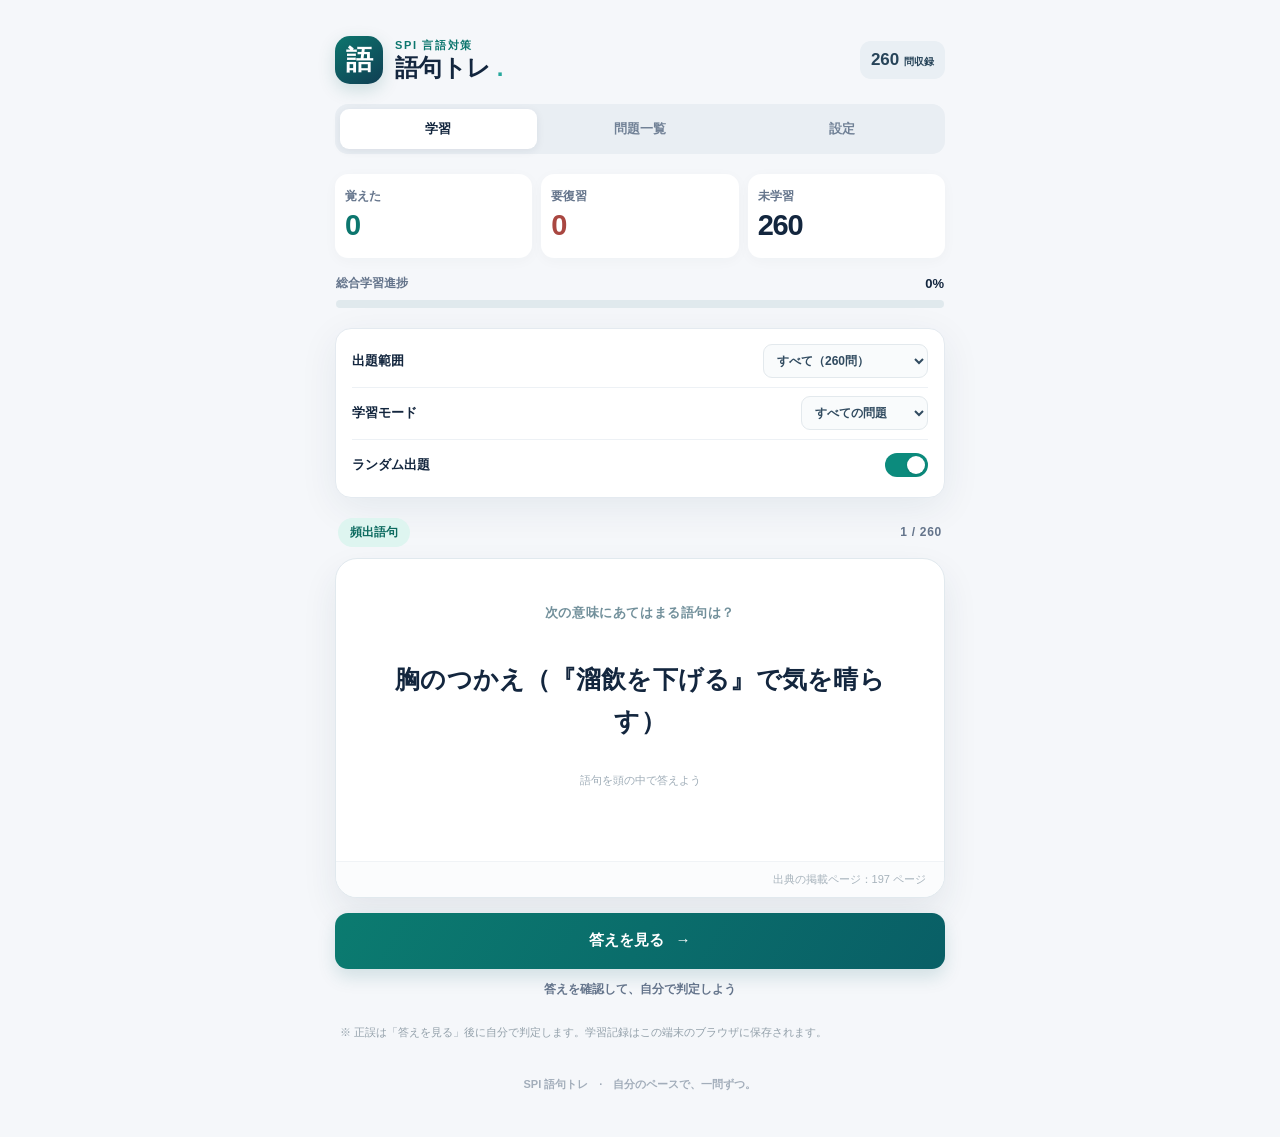
==== SPI語句トレ_260問_スマホアプリ/index.html @ 2b15db5b "Add files via upload" ====
<!doctype html>
<html lang="ja">
<head>
  <meta charset="utf-8">
  <meta name="viewport" content="width=device-width,initial-scale=1,viewport-fit=cover">
  <meta name="theme-color" content="#102742">
  <meta name="description" content="SPI言語対策の頻出語句210問と複数の意味50問を、1問1答で学べる無料の学習アプリ。">
  <meta name="apple-mobile-web-app-capable" content="yes">
  <meta name="apple-mobile-web-app-status-bar-style" content="default">
  <meta name="apple-mobile-web-app-title" content="SPI語句トレ">
  <link rel="manifest" href="./manifest.webmanifest">
  <link rel="apple-touch-icon" href="./icon-180.png">
  <link rel="icon" type="image/png" href="./icon-192.png">
  <link rel="stylesheet" href="./style.css">
  <title>SPI 語句トレ | 1問1答 260問</title>
</head>
<body>
  <div class="app">
    <header class="site-head">
      <div class="brand-logo" aria-hidden="true">語</div>
      <div class="brand-body"><span class="eyebrow">SPI 言語対策</span><h1>語句トレ <span class="title-dot">.</span></h1></div>
      <span class="head-count">260 <small>問収録</small></span>
    </header>

    <nav class="top-nav" aria-label="画面切り替え">
      <button class="nav-button selected" data-view="study" type="button" aria-current="page">学習</button>
      <button class="nav-button" data-view="list" type="button">問題一覧</button>
      <button class="nav-button" data-view="settings" type="button">設定</button>
    </nav>

    <main>
      <section class="panel-view" id="studyView">
        <div class="stats-grid" aria-label="学習状況">
          <div class="stat"><span>覚えた</span><strong id="goodCount">0</strong></div>
          <div class="stat"><span>要復習</span><strong id="badCount">0</strong></div>
          <div class="stat"><span>未学習</span><strong id="newCount">260</strong></div>
        </div>
        <div class="progress-box"><div class="progress-label"><span>総合学習進捗</span><b id="progressPercent">0%</b></div><div class="progress-track"><div id="progressFill" class="progress-fill"></div></div></div>

        <section class="control-panel" aria-label="出題設定">
          <div class="control-row"><label for="categorySelect">出題範囲</label><select id="categorySelect">
            <option value="all">すべて（260問）</option><option value="vocab">頻出語句（210問）</option><option value="multiple">複数の意味（50問）</option>
          </select></div>
          <div class="control-row"><label for="scopeSelect">学習モード</label><select id="scopeSelect">
            <option value="all">すべての問題</option><option value="new">未学習だけ</option><option value="wrong">要復習だけ</option>
          </select></div>
          <label class="switch-row"><span>ランダム出題</span><input id="shuffleToggle" type="checkbox" checked role="switch"><span class="switch-ui" aria-hidden="true"></span></label>
        </section>

        <section class="study-area" aria-label="出題カード" id="studyArea">
          <div class="card-topline"><span class="quiz-chip" id="quizKind">頻出語句</span><span class="quiz-progress" id="quizPosition">1 / 260</span></div>
          <div class="question-card" id="questionCard">
            <div class="card-inner" id="cardInner">
              <div class="question-label" id="questionLabel">次の意味にあてはまる語句は？</div>
              <div class="question-text" id="questionText"></div>
              <div class="prompt-hint" id="hintText">頭の中で答えを考えてみよう</div>
              <div id="answerSection" class="answer-section" hidden>
                <div class="answer-divider"></div>
                <span class="answer-eyebrow" id="answerEyebrow">正解</span>
                <div class="answer-word" id="answerWord"></div>
                <p class="answer-extra" id="answerExtra"></p>
              </div>
            </div>
            <div class="page-note" id="pageNote"></div>
          </div>
          <div id="cardActions" class="card-actions">
            <button class="primary-btn" id="revealBtn" type="button">答えを見る <span aria-hidden="true">→</span></button>
            <div class="grade-actions" id="gradeActions" hidden>
              <button class="secondary-btn" id="againBtn" type="button"><span aria-hidden="true">↺</span> もう一度</button>
              <button class="success-btn" id="correctBtn" type="button"><span aria-hidden="true">✓</span> 覚えた！</button>
            </div>
          </div>
          <div class="session-status" id="sessionStatus" aria-live="polite"></div>
        </section>
        <section class="empty-card" id="emptyCard" hidden>
          <div class="empty-icon">✦</div><h2 id="emptyTitle">この範囲は終了！</h2><p id="emptyMessage">出題する問題がありません。</p>
          <button class="primary-btn" id="restartBtn" type="button">最初からもう一周</button>
        </section>
        <p class="footer-note">※ 正誤は「答えを見る」後に自分で判定します。学習記録はこの端末のブラウザに保存されます。</p>
      </section>

      <section class="panel-view" id="listView" hidden>
        <div class="section-heading"><h2>問題一覧</h2><p>単語・意味で検索。問題をタップすると、その問題から学習できます。</p></div>
        <label class="search-wrap"><span aria-hidden="true">⌕</span><input type="search" id="searchInput" placeholder="例：蹂躙、間に合わせる、味" autocomplete="off"></label>
        <div class="list-filter" role="group" aria-label="問題の種類">
          <button data-listfilter="all" class="pill active" type="button">全部</button>
          <button data-listfilter="vocab" class="pill" type="button">頻出語句</button>
          <button data-listfilter="multiple" class="pill" type="button">複数の意味</button>
          <button data-listfilter="wrong" class="pill" type="button">要復習</button>
        </div>
        <div class="list-count" id="listCount"></div>
        <div class="question-list" id="questionList"></div>
      </section>

      <section class="panel-view" id="settingsView" hidden>
        <div class="section-heading"><h2>設定・使い方</h2><p>1問1答でコツコツ覚えよう。</p></div>
        <div class="guide-card"><h3>使い方</h3><ol><li>問題の意味や語句を見て、答えを考える</li><li>「答えを見る」で解答を確認</li><li>正しく答えられたら「覚えた！」、迷ったら「もう一度」</li><li>学習モードを「要復習だけ」にして繰り返す</li></ol></div>
        <div class="guide-card"><h3>iPhoneのホーム画面に追加</h3><p>アプリをGitHub Pagesなどで公開し、SafariでそのURLを開きます。共有ボタン →「ホーム画面に追加」を選ぶと、アプリのように起動できます。</p><p class="subtle">公開せずHTMLファイルを開いて使うこともできますが、ホーム画面追加・オフライン保存は公開URLからの利用を推奨します。</p></div>
        <div class="guide-card"><h3>収録データ</h3><p>写真の192〜197ページの頻出語句210問、206〜207ページの複数の意味50問を収録。設問文は学習用に一部整理しています。</p></div>
        <div class="guide-card dangerous"><h3>学習記録のリセット</h3><p>「覚えた」「要復習」などの全記録を削除します。問題データは残ります。</p><button id="resetBtn" type="button" class="outline-danger">学習記録を削除</button></div>
      </section>
    </main>
    <footer class="site-footer">SPI 語句トレ <span>·</span> 自分のペースで、一問ずつ。</footer>
  </div>
  <script src="./data.js"></script><script src="./app.js"></script>
</body>
</html>
---- SPI語句トレ_260問_スマホアプリ/style.css ----
:root{--ink:#13263e;--muted:#64748b;--primary:#0c766e;--primary-dark:#095e57;--light:#eef8f6;--border:#e4eaf0;--bg:#f5f7fa;--danger:#a94741;--card:#fff;--shadow:0 10px 38px rgba(20,49,75,.075)}
*{box-sizing:border-box}html{scroll-behavior:smooth}body{margin:0;background:var(--bg);font-family:-apple-system,BlinkMacSystemFont,"Hiragino Kaku Gothic ProN","Yu Gothic",Meiryo,sans-serif;color:var(--ink);-webkit-font-smoothing:antialiased}button,input,select{font:inherit}button{cursor:pointer}button:focus-visible,input:focus-visible,select:focus-visible{outline:3px solid #48b8aa;outline-offset:3px}button:disabled{cursor:not-allowed;opacity:.5}button:active{transform:translateY(1px)}[hidden]{display:none!important}.app{max-width:660px;padding:0 20px;margin:0 auto;padding-bottom:calc(45px + env(safe-area-inset-bottom))}.site-head{display:flex;align-items:center;gap:12px;padding:26px 0 20px}.brand-logo{width:48px;height:48px;border-radius:15px;background:linear-gradient(145deg,#0c766e,#103e53);color:#fff;display:grid;place-items:center;font-size:27px;font-weight:800;box-shadow:0 6px 17px rgba(7,92,87,.17)}.brand-body{flex:1;min-width:0}.eyebrow{display:block;color:var(--primary);font-size:11px;letter-spacing:.15em;font-weight:800}.brand-body h1{font-size:24px;letter-spacing:-.025em;margin:1px 0 0;line-height:1.15}.title-dot{color:#27a89d}.head-count{font-size:17px;font-weight:900;font-variant-numeric:tabular-nums;color:#274459;background:#e9eff4;border-radius:11px;padding:9px 11px}.head-count small{font-size:10px;font-weight:700}.top-nav{display:flex;gap:5px;background:#e9eef3;border-radius:13px;padding:5px;margin-bottom:20px}.nav-button{flex:1;padding:11px 5px;border:0;border-radius:9px;background:transparent;font-size:13px;color:#718196;font-weight:800;white-space:nowrap}.nav-button.selected{background:#fff;color:var(--ink);box-shadow:0 2px 8px rgba(22,43,66,.08)}.stats-grid{display:grid;grid-template-columns:repeat(3,1fr);gap:9px}.stat{background:#fff;border-radius:13px;padding:14px 10px 12px;box-shadow:0 3px 14px rgba(20,49,75,.03)}.stat span{display:block;color:var(--muted);font-size:12px;font-weight:700}.stat strong{font-size:29px;line-height:1.4;font-weight:850;font-variant-numeric:tabular-nums;letter-spacing:-.04em}.stat:nth-child(1) strong{color:var(--primary)}.stat:nth-child(2) strong{color:var(--danger)}.progress-box{margin:17px 1px 20px}.progress-label{display:flex;justify-content:space-between;align-items:center;font-size:12px;color:var(--muted);font-weight:700;margin-bottom:8px}.progress-label b{font-size:13px;color:var(--ink)}.progress-track{height:8px;border-radius:99px;background:#e0e9ed;overflow:hidden}.progress-fill{height:100%;width:0%;background:linear-gradient(90deg,#138778,#40bdae);border-radius:inherit;transition:width .25s ease}.control-panel{background:#fff;border:1px solid var(--border);border-radius:16px;padding:6px 16px;margin:15px 0 20px;box-shadow:var(--shadow)}.control-row,.switch-row{display:flex;align-items:center;justify-content:space-between;gap:12px;min-height:52px}.control-row+.control-row,.switch-row{border-top:1px solid #edf1f5}.control-row label,.switch-row>span:first-child{font-size:13px;font-weight:750;white-space:nowrap}.control-row select{min-width:0;max-width:65%;border:1px solid #e3e9ed;border-radius:9px;background:#f9fbfc;color:#314b60;padding:8px 24px 8px 9px;font-size:12px;font-weight:600}.switch-row{position:relative;cursor:pointer}.switch-row input{position:absolute;opacity:0;width:1px;height:1px;right:30px}.switch-ui{height:24px;width:43px;border-radius:999px;background:#b7c5cf;position:relative;transition:background .2s}.switch-ui::after{content:"";width:18px;height:18px;position:absolute;top:3px;left:3px;border-radius:50%;background:#fff;box-shadow:0 1px 3px #0002;transition:transform .2s}.switch-row input:checked+.switch-ui{background:#0c8b7d}.switch-row input:checked+.switch-ui::after{transform:translateX(19px)}.switch-row input:focus-visible+.switch-ui{outline:3px solid #48b8aa;outline-offset:3px}.card-topline{display:flex;align-items:center;justify-content:space-between;margin:0 3px 11px}.quiz-chip{font-size:12px;font-weight:800;background:#def5f0;color:#0d6b60;padding:6px 12px;border-radius:99px}.quiz-chip.multiple{background:#e8e9ff;color:#4547a4}.quiz-progress{font-size:12px;letter-spacing:.06em;color:var(--muted);font-weight:750;font-variant-numeric:tabular-nums}.question-card{border-radius:22px;background:#fff;border:1px solid #e1e9ee;box-shadow:0 16px 35px rgba(31,58,77,.085);min-height:305px;display:flex;flex-direction:column;justify-content:space-between;overflow:hidden}.card-inner{padding:34px 27px 25px}.question-label{color:#72909b;text-align:center;font-size:13px;font-weight:800;letter-spacing:.045em}.question-text{text-align:center;font-size:clamp(19px,5.3vw,25px);font-weight:800;line-height:1.65;letter-spacing:.01em;min-height:112px;margin:23px 0 9px;display:flex;align-items:center;justify-content:center;overflow-wrap:anywhere}.prompt-hint{text-align:center;color:#9dabb6;font-size:11px;margin-top:16px}.page-note{text-align:right;font-size:11px;color:#a7b3bc;background:#fbfcfd;padding:10px 18px;border-top:1px solid #f0f3f6}.answer-section{animation:slidein .22s ease}.answer-divider{height:1px;background:repeating-linear-gradient(90deg,#d5e0e7 0 6px,transparent 6px 13px);margin:28px 0 22px}.answer-eyebrow{display:block;font-size:11px;text-align:center;font-weight:850;letter-spacing:.11em;color:#0f8173}.answer-word{text-align:center;font-size:clamp(26px,7vw,34px);font-weight:900;line-height:1.55;color:#096e66;margin:8px 0}.answer-extra{color:#5c7584;font-size:13px;line-height:1.75;text-align:center;margin:9px 0 7px}.card-actions{margin-top:15px}.primary-btn,.secondary-btn,.success-btn{border:0;border-radius:13px;padding:17px 17px;font-weight:850;font-size:15px;min-height:56px}.primary-btn{width:100%;background:linear-gradient(120deg,#0b7b70,#095f66);color:#fff;box-shadow:0 8px 18px rgba(7,96,100,.15)}.primary-btn span{margin-left:7px}.grade-actions{display:grid;grid-template-columns:1fr 1fr;gap:10px}.secondary-btn{color:#8b4a44;background:#fff0ee;border:1px solid #f0ccc7}.success-btn{color:#fff;background:#128a7c}.session-status{text-align:center;min-height:26px;margin-top:12px;font-size:12px;font-weight:700;color:var(--muted)}.footer-note{font-size:11px;line-height:1.8;color:#93a0aa;margin:16px 5px}.empty-card{background:#fff;padding:30px 24px;border-radius:19px;text-align:center;box-shadow:var(--shadow)}.empty-icon{font-size:32px;color:#1c9d8e}.empty-card h2{font-size:19px;margin:11px 0}.empty-card p{font-size:13px;color:var(--muted);line-height:1.7;margin-bottom:22px}.section-heading h2{font-size:23px;letter-spacing:-.04em;margin:9px 0 5px}.section-heading p{font-size:13px;color:var(--muted);line-height:1.6;margin:0 0 19px}.search-wrap{height:48px;display:flex;align-items:center;gap:9px;border:1px solid var(--border);border-radius:13px;background:#fff;padding:0 14px}.search-wrap span{font-size:28px;color:#8da0ad}.search-wrap input{width:100%;border:0;background:transparent;outline:0!important;font-size:15px;color:var(--ink)}.list-filter{display:flex;flex-wrap:wrap;gap:7px;margin:15px 0}.pill{border:1px solid #dbe4eb;border-radius:99px;background:#fff;color:#6a7a88;padding:8px 12px;font-size:12px;font-weight:750}.pill.active{border-color:#0d8176;background:#e2f6f0;color:#08746a}.list-count{font-size:12px;font-weight:700;color:#7a8b9b;margin-bottom:11px}.question-list{display:flex;flex-direction:column;gap:8px}.list-item{width:100%;background:#fff;border:1px solid #e5ebf0;border-radius:13px;padding:14px 14px;display:flex;text-align:left;align-items:center;gap:11px}.list-item-main{min-width:0;flex:1}.list-item-title{font-weight:800;font-size:14px;margin-bottom:4px;overflow-wrap:anywhere}.list-item-sub{font-size:11px;color:#748898;line-height:1.6;overflow-wrap:anywhere}.list-item-status{font-size:10px;font-weight:900;padding:5px 7px;border-radius:7px;white-space:nowrap;background:#eef1f5;color:#8b98a7}.list-item-status.good{color:#117b6d;background:#e4f7f1}.list-item-status.wrong{color:#a54b42;background:#ffebe9}.guide-card{background:#fff;border-radius:14px;padding:19px 20px;margin-bottom:13px;border:1px solid var(--border)}.guide-card h3{font-size:16px;margin:0 0 10px}.guide-card p,.guide-card li{font-size:13px;color:#52677a;line-height:1.9}.guide-card p{margin:8px 0}.guide-card ol{margin:0;padding-left:23px}.guide-card .subtle{font-size:11px;color:#8a9ba8}.outline-danger{background:#fff;border:1px solid #ce857e;border-radius:9px;color:#a44640;padding:11px 13px;font-size:12px;font-weight:850}.site-footer{margin-top:35px;text-align:center;color:#a2adba;font-weight:700;font-size:11px}.site-footer span{margin:0 8px}.list-empty{font-size:13px;color:var(--muted);text-align:center;padding:35px 10px;border-radius:12px;background:#fff}@keyframes slidein{from{opacity:0;transform:translateY(7px)}to{opacity:1;transform:translateY(0)}}@media(min-width:630px){.app{padding-left:25px;padding-right:25px}.site-head{padding-top:36px}.question-card{min-height:340px}.card-inner{padding:45px 36px 35px}}@media(max-width:360px){.app{padding-left:13px;padding-right:13px}.control-panel{padding-left:12px;padding-right:12px}.card-inner{padding:29px 19px 22px}.control-row select{max-width:63%;font-size:11px}.stat strong{font-size:26px}}@media(prefers-reduced-motion:reduce){*,*::before,*::after{animation:none!important;transition:none!important}}
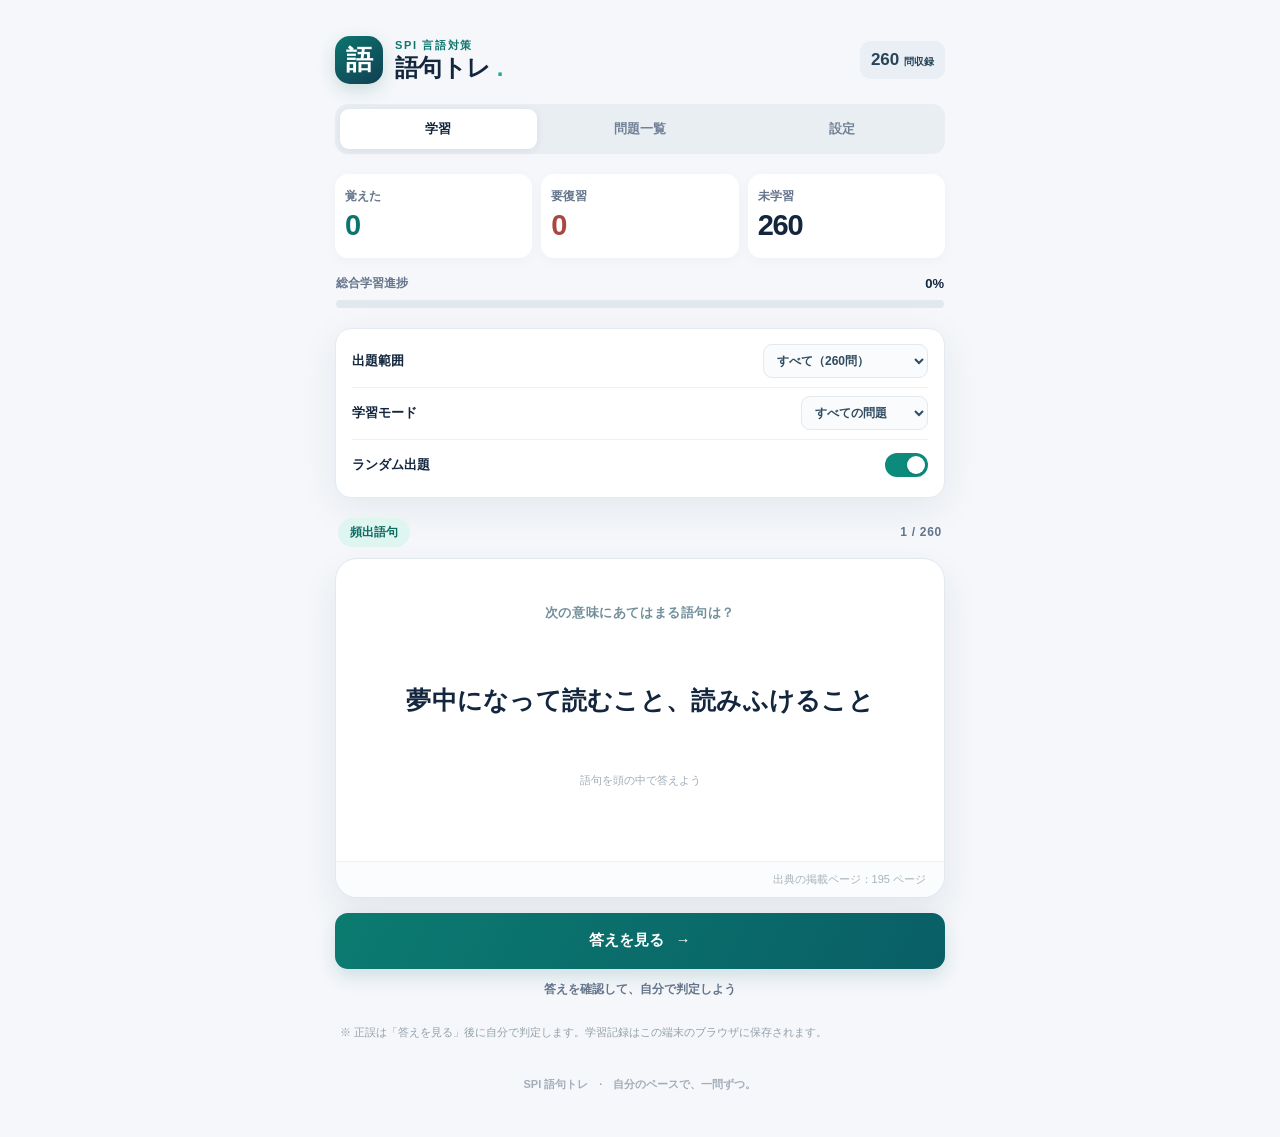
==== commit f36c3db5: "Add files via upload" ====
--- a/SPI語句トレ_260問_スマホアプリ/index.html
+++ b/SPI語句トレ_260問_スマホアプリ/index.html
@@ -8,10 +8,11 @@
   <meta name="apple-mobile-web-app-capable" content="yes">
   <meta name="apple-mobile-web-app-status-bar-style" content="default">
   <meta name="apple-mobile-web-app-title" content="SPI語句トレ">
-  <link rel="manifest" href="./manifest.webmanifest">
-  <link rel="apple-touch-icon" href="./icon-180.png">
-  <link rel="icon" type="image/png" href="./icon-192.png">
-  <link rel="stylesheet" href="./style.css">
+  <style>
+:root{--ink:#13263e;--muted:#64748b;--primary:#0c766e;--primary-dark:#095e57;--light:#eef8f6;--border:#e4eaf0;--bg:#f5f7fa;--danger:#a94741;--card:#fff;--shadow:0 10px 38px rgba(20,49,75,.075)}
+*{box-sizing:border-box}html{scroll-behavior:smooth}body{margin:0;background:var(--bg);font-family:-apple-system,BlinkMacSystemFont,"Hiragino Kaku Gothic ProN","Yu Gothic",Meiryo,sans-serif;color:var(--ink);-webkit-font-smoothing:antialiased}button,input,select{font:inherit}button{cursor:pointer}button:focus-visible,input:focus-visible,select:focus-visible{outline:3px solid #48b8aa;outline-offset:3px}button:disabled{cursor:not-allowed;opacity:.5}button:active{transform:translateY(1px)}[hidden]{display:none!important}.app{max-width:660px;padding:0 20px;margin:0 auto;padding-bottom:calc(45px + env(safe-area-inset-bottom))}.site-head{display:flex;align-items:center;gap:12px;padding:26px 0 20px}.brand-logo{width:48px;height:48px;border-radius:15px;background:linear-gradient(145deg,#0c766e,#103e53);color:#fff;display:grid;place-items:center;font-size:27px;font-weight:800;box-shadow:0 6px 17px rgba(7,92,87,.17)}.brand-body{flex:1;min-width:0}.eyebrow{display:block;color:var(--primary);font-size:11px;letter-spacing:.15em;font-weight:800}.brand-body h1{font-size:24px;letter-spacing:-.025em;margin:1px 0 0;line-height:1.15}.title-dot{color:#27a89d}.head-count{font-size:17px;font-weight:900;font-variant-numeric:tabular-nums;color:#274459;background:#e9eff4;border-radius:11px;padding:9px 11px}.head-count small{font-size:10px;font-weight:700}.top-nav{display:flex;gap:5px;background:#e9eef3;border-radius:13px;padding:5px;margin-bottom:20px}.nav-button{flex:1;padding:11px 5px;border:0;border-radius:9px;background:transparent;font-size:13px;color:#718196;font-weight:800;white-space:nowrap}.nav-button.selected{background:#fff;color:var(--ink);box-shadow:0 2px 8px rgba(22,43,66,.08)}.stats-grid{display:grid;grid-template-columns:repeat(3,1fr);gap:9px}.stat{background:#fff;border-radius:13px;padding:14px 10px 12px;box-shadow:0 3px 14px rgba(20,49,75,.03)}.stat span{display:block;color:var(--muted);font-size:12px;font-weight:700}.stat strong{font-size:29px;line-height:1.4;font-weight:850;font-variant-numeric:tabular-nums;letter-spacing:-.04em}.stat:nth-child(1) strong{color:var(--primary)}.stat:nth-child(2) strong{color:var(--danger)}.progress-box{margin:17px 1px 20px}.progress-label{display:flex;justify-content:space-between;align-items:center;font-size:12px;color:var(--muted);font-weight:700;margin-bottom:8px}.progress-label b{font-size:13px;color:var(--ink)}.progress-track{height:8px;border-radius:99px;background:#e0e9ed;overflow:hidden}.progress-fill{height:100%;width:0%;background:linear-gradient(90deg,#138778,#40bdae);border-radius:inherit;transition:width .25s ease}.control-panel{background:#fff;border:1px solid var(--border);border-radius:16px;padding:6px 16px;margin:15px 0 20px;box-shadow:var(--shadow)}.control-row,.switch-row{display:flex;align-items:center;justify-content:space-between;gap:12px;min-height:52px}.control-row+.control-row,.switch-row{border-top:1px solid #edf1f5}.control-row label,.switch-row>span:first-child{font-size:13px;font-weight:750;white-space:nowrap}.control-row select{min-width:0;max-width:65%;border:1px solid #e3e9ed;border-radius:9px;background:#f9fbfc;color:#314b60;padding:8px 24px 8px 9px;font-size:12px;font-weight:600}.switch-row{position:relative;cursor:pointer}.switch-row input{position:absolute;opacity:0;width:1px;height:1px;right:30px}.switch-ui{height:24px;width:43px;border-radius:999px;background:#b7c5cf;position:relative;transition:background .2s}.switch-ui::after{content:"";width:18px;height:18px;position:absolute;top:3px;left:3px;border-radius:50%;background:#fff;box-shadow:0 1px 3px #0002;transition:transform .2s}.switch-row input:checked+.switch-ui{background:#0c8b7d}.switch-row input:checked+.switch-ui::after{transform:translateX(19px)}.switch-row input:focus-visible+.switch-ui{outline:3px solid #48b8aa;outline-offset:3px}.card-topline{display:flex;align-items:center;justify-content:space-between;margin:0 3px 11px}.quiz-chip{font-size:12px;font-weight:800;background:#def5f0;color:#0d6b60;padding:6px 12px;border-radius:99px}.quiz-chip.multiple{background:#e8e9ff;color:#4547a4}.quiz-progress{font-size:12px;letter-spacing:.06em;color:var(--muted);font-weight:750;font-variant-numeric:tabular-nums}.question-card{border-radius:22px;background:#fff;border:1px solid #e1e9ee;box-shadow:0 16px 35px rgba(31,58,77,.085);min-height:305px;display:flex;flex-direction:column;justify-content:space-between;overflow:hidden}.card-inner{padding:34px 27px 25px}.question-label{color:#72909b;text-align:center;font-size:13px;font-weight:800;letter-spacing:.045em}.question-text{text-align:center;font-size:clamp(19px,5.3vw,25px);font-weight:800;line-height:1.65;letter-spacing:.01em;min-height:112px;margin:23px 0 9px;display:flex;align-items:center;justify-content:center;overflow-wrap:anywhere}.prompt-hint{text-align:center;color:#9dabb6;font-size:11px;margin-top:16px}.page-note{text-align:right;font-size:11px;color:#a7b3bc;background:#fbfcfd;padding:10px 18px;border-top:1px solid #f0f3f6}.answer-section{animation:slidein .22s ease}.answer-divider{height:1px;background:repeating-linear-gradient(90deg,#d5e0e7 0 6px,transparent 6px 13px);margin:28px 0 22px}.answer-eyebrow{display:block;font-size:11px;text-align:center;font-weight:850;letter-spacing:.11em;color:#0f8173}.answer-word{text-align:center;font-size:clamp(26px,7vw,34px);font-weight:900;line-height:1.55;color:#096e66;margin:8px 0}.answer-extra{color:#5c7584;font-size:13px;line-height:1.75;text-align:center;margin:9px 0 7px}.card-actions{margin-top:15px}.primary-btn,.secondary-btn,.success-btn{border:0;border-radius:13px;padding:17px 17px;font-weight:850;font-size:15px;min-height:56px}.primary-btn{width:100%;background:linear-gradient(120deg,#0b7b70,#095f66);color:#fff;box-shadow:0 8px 18px rgba(7,96,100,.15)}.primary-btn span{margin-left:7px}.grade-actions{display:grid;grid-template-columns:1fr 1fr;gap:10px}.secondary-btn{color:#8b4a44;background:#fff0ee;border:1px solid #f0ccc7}.success-btn{color:#fff;background:#128a7c}.session-status{text-align:center;min-height:26px;margin-top:12px;font-size:12px;font-weight:700;color:var(--muted)}.footer-note{font-size:11px;line-height:1.8;color:#93a0aa;margin:16px 5px}.empty-card{background:#fff;padding:30px 24px;border-radius:19px;text-align:center;box-shadow:var(--shadow)}.empty-icon{font-size:32px;color:#1c9d8e}.empty-card h2{font-size:19px;margin:11px 0}.empty-card p{font-size:13px;color:var(--muted);line-height:1.7;margin-bottom:22px}.section-heading h2{font-size:23px;letter-spacing:-.04em;margin:9px 0 5px}.section-heading p{font-size:13px;color:var(--muted);line-height:1.6;margin:0 0 19px}.search-wrap{height:48px;display:flex;align-items:center;gap:9px;border:1px solid var(--border);border-radius:13px;background:#fff;padding:0 14px}.search-wrap span{font-size:28px;color:#8da0ad}.search-wrap input{width:100%;border:0;background:transparent;outline:0!important;font-size:15px;color:var(--ink)}.list-filter{display:flex;flex-wrap:wrap;gap:7px;margin:15px 0}.pill{border:1px solid #dbe4eb;border-radius:99px;background:#fff;color:#6a7a88;padding:8px 12px;font-size:12px;font-weight:750}.pill.active{border-color:#0d8176;background:#e2f6f0;color:#08746a}.list-count{font-size:12px;font-weight:700;color:#7a8b9b;margin-bottom:11px}.question-list{display:flex;flex-direction:column;gap:8px}.list-item{width:100%;background:#fff;border:1px solid #e5ebf0;border-radius:13px;padding:14px 14px;display:flex;text-align:left;align-items:center;gap:11px}.list-item-main{min-width:0;flex:1}.list-item-title{font-weight:800;font-size:14px;margin-bottom:4px;overflow-wrap:anywhere}.list-item-sub{font-size:11px;color:#748898;line-height:1.6;overflow-wrap:anywhere}.list-item-status{font-size:10px;font-weight:900;padding:5px 7px;border-radius:7px;white-space:nowrap;background:#eef1f5;color:#8b98a7}.list-item-status.good{color:#117b6d;background:#e4f7f1}.list-item-status.wrong{color:#a54b42;background:#ffebe9}.guide-card{background:#fff;border-radius:14px;padding:19px 20px;margin-bottom:13px;border:1px solid var(--border)}.guide-card h3{font-size:16px;margin:0 0 10px}.guide-card p,.guide-card li{font-size:13px;color:#52677a;line-height:1.9}.guide-card p{margin:8px 0}.guide-card ol{margin:0;padding-left:23px}.guide-card .subtle{font-size:11px;color:#8a9ba8}.outline-danger{background:#fff;border:1px solid #ce857e;border-radius:9px;color:#a44640;padding:11px 13px;font-size:12px;font-weight:850}.site-footer{margin-top:35px;text-align:center;color:#a2adba;font-weight:700;font-size:11px}.site-footer span{margin:0 8px}.list-empty{font-size:13px;color:var(--muted);text-align:center;padding:35px 10px;border-radius:12px;background:#fff}@keyframes slidein{from{opacity:0;transform:translateY(7px)}to{opacity:1;transform:translateY(0)}}@media(min-width:630px){.app{padding-left:25px;padding-right:25px}.site-head{padding-top:36px}.question-card{min-height:340px}.card-inner{padding:45px 36px 35px}}@media(max-width:360px){.app{padding-left:13px;padding-right:13px}.control-panel{padding-left:12px;padding-right:12px}.card-inner{padding:29px 19px 22px}.control-row select{max-width:63%;font-size:11px}.stat strong{font-size:26px}}@media(prefers-reduced-motion:reduce){*,*::before,*::after{animation:none!important;transition:none!important}}
+
+  </style>
   <title>SPI 語句トレ | 1問1答 260問</title>
 </head>
 <body>
@@ -102,6 +103,2114 @@
     </main>
     <footer class="site-footer">SPI 語句トレ <span>·</span> 自分のペースで、一問ずつ。</footer>
   </div>
-  <script src="./data.js"></script><script src="./app.js"></script>
+  <script>
+/* 写真の192〜197・206〜207ページをもとに作成した問題データ */
+window.SPI_QUESTIONS = [
+{
+"id": "v001",
+"kind": "vocab",
+"page": 192,
+"word": "照準",
+"meaning": "ねらいを定めること"
+},
+{
+"id": "v002",
+"kind": "vocab",
+"page": 192,
+"word": "蹂躙",
+"meaning": "踏みにじったり侵害したりすること"
+},
+{
+"id": "v003",
+"kind": "vocab",
+"page": 192,
+"word": "苦笑",
+"meaning": "怒りや不快感を持ちながら、しかたなく笑うこと"
+},
+{
+"id": "v004",
+"kind": "vocab",
+"page": 192,
+"word": "悠長",
+"meaning": "急を要するのに、急ごうとしない様子"
+},
+{
+"id": "v005",
+"kind": "vocab",
+"page": 192,
+"word": "強記",
+"meaning": "記憶力が優れていること"
+},
+{
+"id": "v006",
+"kind": "vocab",
+"page": 192,
+"word": "領袖",
+"meaning": "ある集団を率いる人物"
+},
+{
+"id": "v007",
+"kind": "vocab",
+"page": 192,
+"word": "垂涎",
+"meaning": "ある物をしきりに欲しがること"
+},
+{
+"id": "v008",
+"kind": "vocab",
+"page": 192,
+"word": "刮目",
+"meaning": "目をこすってよく見ること"
+},
+{
+"id": "v009",
+"kind": "vocab",
+"page": 192,
+"word": "催事",
+"meaning": "特別に行われる催し"
+},
+{
+"id": "v010",
+"kind": "vocab",
+"page": 192,
+"word": "気鋭",
+"meaning": "意気込みが鋭いこと"
+},
+{
+"id": "v011",
+"kind": "vocab",
+"page": 192,
+"word": "流布",
+"meaning": "世に広まること、広く知れ渡ること"
+},
+{
+"id": "v012",
+"kind": "vocab",
+"page": 192,
+"word": "驚嘆",
+"meaning": "ひどく感心すること"
+},
+{
+"id": "v013",
+"kind": "vocab",
+"page": 192,
+"word": "心服",
+"meaning": "心から尊敬して従うこと"
+},
+{
+"id": "v014",
+"kind": "vocab",
+"page": 192,
+"word": "敷衍",
+"meaning": "言葉を加えて分かりやすく説明すること"
+},
+{
+"id": "v015",
+"kind": "vocab",
+"page": 192,
+"word": "進取",
+"meaning": "自ら進んで新しいことをすること"
+},
+{
+"id": "v016",
+"kind": "vocab",
+"page": 192,
+"word": "卓見",
+"meaning": "優れた意見"
+},
+{
+"id": "v017",
+"kind": "vocab",
+"page": 192,
+"word": "参画",
+"meaning": "計画段階から参加すること"
+},
+{
+"id": "v018",
+"kind": "vocab",
+"page": 192,
+"word": "克明",
+"meaning": "細かいところまで念を入れて手落ちのないこと"
+},
+{
+"id": "v019",
+"kind": "vocab",
+"page": 192,
+"word": "鎬",
+"meaning": "「鎬を削る」で「激しく争う」"
+},
+{
+"id": "v020",
+"kind": "vocab",
+"page": 192,
+"word": "鳩首",
+"meaning": "人々が集まって額を寄せ合い相談すること"
+},
+{
+"id": "v021",
+"kind": "vocab",
+"page": 192,
+"word": "木鐸",
+"meaning": "世の人を教え導く人、指導者"
+},
+{
+"id": "v022",
+"kind": "vocab",
+"page": 192,
+"word": "陥穽",
+"meaning": "人をおとしいれるはかりごと、落とし穴"
+},
+{
+"id": "v023",
+"kind": "vocab",
+"page": 192,
+"word": "義憤",
+"meaning": "不正なことにいきどおること"
+},
+{
+"id": "v024",
+"kind": "vocab",
+"page": 192,
+"word": "謳歌",
+"meaning": "恵まれた境遇を大いに楽しみ、表現すること"
+},
+{
+"id": "v025",
+"kind": "vocab",
+"page": 192,
+"word": "粉飾",
+"meaning": "立派に見せようとしてうわべを飾ること"
+},
+{
+"id": "v026",
+"kind": "vocab",
+"page": 192,
+"word": "因習",
+"meaning": "古くから伝えられている風習"
+},
+{
+"id": "v027",
+"kind": "vocab",
+"page": 192,
+"word": "大度",
+"meaning": "度量が大きいこと"
+},
+{
+"id": "v028",
+"kind": "vocab",
+"page": 192,
+"word": "言下",
+"meaning": "言い終わるか終わらない時、即座"
+},
+{
+"id": "v029",
+"kind": "vocab",
+"page": 192,
+"word": "居丈高",
+"meaning": "人を威圧するような態度"
+},
+{
+"id": "v030",
+"kind": "vocab",
+"page": 192,
+"word": "踏襲",
+"meaning": "それまでのやり方をそのまま引き継ぐこと"
+},
+{
+"id": "v031",
+"kind": "vocab",
+"page": 193,
+"word": "梗概",
+"meaning": "あらすじ"
+},
+{
+"id": "v032",
+"kind": "vocab",
+"page": 193,
+"word": "瞠目",
+"meaning": "驚いたり感心したりして目を見張ること"
+},
+{
+"id": "v033",
+"kind": "vocab",
+"page": 193,
+"word": "保身",
+"meaning": "自分の地位や名声などの安全をはかること"
+},
+{
+"id": "v034",
+"kind": "vocab",
+"page": 193,
+"word": "跳梁",
+"meaning": "勝手にはねまわること、悪事がのさばること"
+},
+{
+"id": "v035",
+"kind": "vocab",
+"page": 193,
+"word": "履行",
+"meaning": "約束されたことなどを実際に行うこと"
+},
+{
+"id": "v036",
+"kind": "vocab",
+"page": 193,
+"word": "安閑",
+"meaning": "安らかで静かなさま"
+},
+{
+"id": "v037",
+"kind": "vocab",
+"page": 193,
+"word": "私淑",
+"meaning": "ひそかに尊敬し、師と仰ぐこと"
+},
+{
+"id": "v038",
+"kind": "vocab",
+"page": 193,
+"word": "高尚",
+"meaning": "学問・言行などの程度が高く上品なこと"
+},
+{
+"id": "v039",
+"kind": "vocab",
+"page": 193,
+"word": "鼓舞",
+"meaning": "励まして奮い立たせること"
+},
+{
+"id": "v040",
+"kind": "vocab",
+"page": 193,
+"word": "即妙",
+"meaning": "気が利いていること"
+},
+{
+"id": "v041",
+"kind": "vocab",
+"page": 193,
+"word": "崇高",
+"meaning": "気高く尊いさま"
+},
+{
+"id": "v042",
+"kind": "vocab",
+"page": 193,
+"word": "出仕",
+"meaning": "役所などに勤めること、官職につくこと"
+},
+{
+"id": "v043",
+"kind": "vocab",
+"page": 193,
+"word": "射幸",
+"meaning": "偶然の利益や成功を当てにすること"
+},
+{
+"id": "v044",
+"kind": "vocab",
+"page": 193,
+"word": "蔓延",
+"meaning": "好ましくないことが広がること"
+},
+{
+"id": "v045",
+"kind": "vocab",
+"page": 193,
+"word": "落成",
+"meaning": "工事が完了して建築物などができあがること"
+},
+{
+"id": "v046",
+"kind": "vocab",
+"page": 193,
+"word": "言外",
+"meaning": "直接は言葉に出さない部分"
+},
+{
+"id": "v047",
+"kind": "vocab",
+"page": 193,
+"word": "膠着",
+"meaning": "ある状態に固定して進展しないこと"
+},
+{
+"id": "v048",
+"kind": "vocab",
+"page": 193,
+"word": "言質",
+"meaning": "後で証拠となる言葉"
+},
+{
+"id": "v049",
+"kind": "vocab",
+"page": 193,
+"word": "博覧",
+"meaning": "広く一般の人が見ること"
+},
+{
+"id": "v050",
+"kind": "vocab",
+"page": 193,
+"word": "画策",
+"meaning": "考えて実行すること、計画すること"
+},
+{
+"id": "v051",
+"kind": "vocab",
+"page": 193,
+"word": "慇懃",
+"meaning": "礼儀正しいこと"
+},
+{
+"id": "v052",
+"kind": "vocab",
+"page": 193,
+"word": "果断",
+"meaning": "ためらわずに思い切って行うさま"
+},
+{
+"id": "v053",
+"kind": "vocab",
+"page": 193,
+"word": "慧眼",
+"meaning": "物事の本質を見抜く、優れた眼力"
+},
+{
+"id": "v054",
+"kind": "vocab",
+"page": 193,
+"word": "省察",
+"meaning": "自身を反省して考えること"
+},
+{
+"id": "v055",
+"kind": "vocab",
+"page": 193,
+"word": "嘆息",
+"meaning": "なげいて、ため息をつくこと"
+},
+{
+"id": "v056",
+"kind": "vocab",
+"page": 193,
+"word": "意匠",
+"meaning": "工夫をめぐらすこと、デザイン上の工夫"
+},
+{
+"id": "v057",
+"kind": "vocab",
+"page": 193,
+"word": "迎合",
+"meaning": "相手に調子を合わせること、こびを売ること"
+},
+{
+"id": "v058",
+"kind": "vocab",
+"page": 193,
+"word": "具備",
+"meaning": "十分に備えていること"
+},
+{
+"id": "v059",
+"kind": "vocab",
+"page": 193,
+"word": "銘記",
+"meaning": "心に刻み込むこと"
+},
+{
+"id": "v060",
+"kind": "vocab",
+"page": 193,
+"word": "断腸",
+"meaning": "非常につらいこと"
+},
+{
+"id": "v061",
+"kind": "vocab",
+"page": 193,
+"word": "仮託",
+"meaning": "他の物事を借りて言い表すこと、かこつけること"
+},
+{
+"id": "v062",
+"kind": "vocab",
+"page": 193,
+"word": "雄飛",
+"meaning": "勢い盛んに活動すること"
+},
+{
+"id": "v063",
+"kind": "vocab",
+"page": 193,
+"word": "晦日",
+"meaning": "月の最後の日"
+},
+{
+"id": "v064",
+"kind": "vocab",
+"page": 193,
+"word": "斟酌",
+"meaning": "相手の事情や心情などをくみとること"
+},
+{
+"id": "v065",
+"kind": "vocab",
+"page": 193,
+"word": "忖度",
+"meaning": "相手の心中をおしはかること"
+},
+{
+"id": "v066",
+"kind": "vocab",
+"page": 193,
+"word": "不埒",
+"meaning": "道理にはずれていて、けしからぬこと"
+},
+{
+"id": "v067",
+"kind": "vocab",
+"page": 194,
+"word": "祈念",
+"meaning": "心から願うこと、強く希望すること"
+},
+{
+"id": "v068",
+"kind": "vocab",
+"page": 194,
+"word": "拮抗",
+"meaning": "力がほぼ等しくて優劣のないこと"
+},
+{
+"id": "v069",
+"kind": "vocab",
+"page": 194,
+"word": "先達",
+"meaning": "先にその分野に進んで他を導く人"
+},
+{
+"id": "v070",
+"kind": "vocab",
+"page": 194,
+"word": "督励",
+"meaning": "監督し励ますこと、指図して元気づけること"
+},
+{
+"id": "v071",
+"kind": "vocab",
+"page": 194,
+"word": "超然",
+"meaning": "俗事にこだわらず、ゆうゆうとしているさま"
+},
+{
+"id": "v072",
+"kind": "vocab",
+"page": 194,
+"word": "杜撰",
+"meaning": "いい加減、手抜き、おざなり"
+},
+{
+"id": "v073",
+"kind": "vocab",
+"page": 194,
+"word": "円熟",
+"meaning": "十分に熟達して豊かな内容をもつこと"
+},
+{
+"id": "v074",
+"kind": "vocab",
+"page": 194,
+"word": "老成",
+"meaning": "経験を積んで、円熟すること"
+},
+{
+"id": "v075",
+"kind": "vocab",
+"page": 194,
+"word": "詭弁",
+"meaning": "道理に合わない弁論"
+},
+{
+"id": "v076",
+"kind": "vocab",
+"page": 194,
+"word": "至言",
+"meaning": "的を射た言葉、本質を突いた言葉"
+},
+{
+"id": "v077",
+"kind": "vocab",
+"page": 194,
+"word": "適宜",
+"meaning": "その場の状況に合っていること"
+},
+{
+"id": "v078",
+"kind": "vocab",
+"page": 194,
+"word": "僭越",
+"meaning": "さしでがましいこと、出過ぎたこと"
+},
+{
+"id": "v079",
+"kind": "vocab",
+"page": 194,
+"word": "裁量",
+"meaning": "自分の考えで判断、処理すること"
+},
+{
+"id": "v080",
+"kind": "vocab",
+"page": 194,
+"word": "気概",
+"meaning": "困難に負けない強い気性・意志"
+},
+{
+"id": "v081",
+"kind": "vocab",
+"page": 194,
+"word": "笑殺",
+"meaning": "問題にしないこと、一笑に付すこと"
+},
+{
+"id": "v082",
+"kind": "vocab",
+"page": 194,
+"word": "希有",
+"meaning": "めったにないこと"
+},
+{
+"id": "v083",
+"kind": "vocab",
+"page": 194,
+"word": "陶冶",
+"meaning": "性質や能力を円満に鍛え育てること"
+},
+{
+"id": "v084",
+"kind": "vocab",
+"page": 194,
+"word": "逡巡",
+"meaning": "決断できずにぐずぐずすること"
+},
+{
+"id": "v085",
+"kind": "vocab",
+"page": 194,
+"word": "証左",
+"meaning": "証拠、あかし"
+},
+{
+"id": "v086",
+"kind": "vocab",
+"page": 194,
+"word": "気丈",
+"meaning": "気持ちがしっかりしていること"
+},
+{
+"id": "v087",
+"kind": "vocab",
+"page": 194,
+"word": "早晩",
+"meaning": "いずれ、遅かれ早かれ、近い将来"
+},
+{
+"id": "v088",
+"kind": "vocab",
+"page": 194,
+"word": "幇間",
+"meaning": "太鼓持ち。客の機嫌をとって場を盛り上げる職業"
+},
+{
+"id": "v089",
+"kind": "vocab",
+"page": 194,
+"word": "精通",
+"meaning": "すみずみまで詳しく知っていること"
+},
+{
+"id": "v090",
+"kind": "vocab",
+"page": 194,
+"word": "姑息",
+"meaning": "その場しのぎで間に合わせること"
+},
+{
+"id": "v091",
+"kind": "vocab",
+"page": 194,
+"word": "営々",
+"meaning": "こつこつと励むさま、せっせと働く様子"
+},
+{
+"id": "v092",
+"kind": "vocab",
+"page": 194,
+"word": "恬淡",
+"meaning": "欲がなくあっさりしているさま"
+},
+{
+"id": "v093",
+"kind": "vocab",
+"page": 194,
+"word": "閑達",
+"meaning": "度量が広く小事にこだわらないさま"
+},
+{
+"id": "v094",
+"kind": "vocab",
+"page": 194,
+"word": "馴致",
+"meaning": "なれさせること、なじませること"
+},
+{
+"id": "v095",
+"kind": "vocab",
+"page": 194,
+"word": "卓越",
+"meaning": "他よりはるかに優れていること"
+},
+{
+"id": "v096",
+"kind": "vocab",
+"page": 194,
+"word": "涵養",
+"meaning": "水がしみこむように徐々に教え養うこと"
+},
+{
+"id": "v097",
+"kind": "vocab",
+"page": 194,
+"word": "伝播",
+"meaning": "伝わり広がっていくこと"
+},
+{
+"id": "v098",
+"kind": "vocab",
+"page": 194,
+"word": "煌煌",
+"meaning": "光り輝くさま"
+},
+{
+"id": "v099",
+"kind": "vocab",
+"page": 194,
+"word": "秘匿",
+"meaning": "秘密にして隠しておくこと"
+},
+{
+"id": "v100",
+"kind": "vocab",
+"page": 194,
+"word": "奢侈",
+"meaning": "過度のぜいたく、身分不相応なぜいたく"
+},
+{
+"id": "v101",
+"kind": "vocab",
+"page": 194,
+"word": "杞憂",
+"meaning": "無用の心配、取り越し苦労"
+},
+{
+"id": "v102",
+"kind": "vocab",
+"page": 194,
+"word": "法外",
+"meaning": "並外れていて普通の程度をこえていること"
+},
+{
+"id": "v103",
+"kind": "vocab",
+"page": 195,
+"word": "滔滔",
+"meaning": "次から次へとよどみなく話すさま"
+},
+{
+"id": "v104",
+"kind": "vocab",
+"page": 195,
+"word": "蜿蜒",
+"meaning": "うねうねと長く続くさま"
+},
+{
+"id": "v105",
+"kind": "vocab",
+"page": 195,
+"word": "疎通",
+"meaning": "意思や考えが支障なく相手に通じること"
+},
+{
+"id": "v106",
+"kind": "vocab",
+"page": 195,
+"word": "直言",
+"meaning": "自分の考え、信念を遠慮せず言うこと"
+},
+{
+"id": "v107",
+"kind": "vocab",
+"page": 195,
+"word": "進言",
+"meaning": "上位の者に意見を申し述べること"
+},
+{
+"id": "v108",
+"kind": "vocab",
+"page": 195,
+"word": "咀嚼",
+"meaning": "内容をよく考えて十分に理解し味わうこと"
+},
+{
+"id": "v109",
+"kind": "vocab",
+"page": 195,
+"word": "歴然",
+"meaning": "はっきりとして明白なさま"
+},
+{
+"id": "v110",
+"kind": "vocab",
+"page": 195,
+"word": "恭順",
+"meaning": "つつしんで命令などに従うこと"
+},
+{
+"id": "v111",
+"kind": "vocab",
+"page": 195,
+"word": "大綱",
+"meaning": "事柄の根本、おおもと。大づかみの内容"
+},
+{
+"id": "v112",
+"kind": "vocab",
+"page": 195,
+"word": "蹉跌",
+"meaning": "物事がうまくいかず、しくじること、失敗"
+},
+{
+"id": "v113",
+"kind": "vocab",
+"page": 195,
+"word": "逓減",
+"meaning": "だんだん少なくなること"
+},
+{
+"id": "v114",
+"kind": "vocab",
+"page": 195,
+"word": "閨秀",
+"meaning": "学問や芸術などに優れた女性"
+},
+{
+"id": "v115",
+"kind": "vocab",
+"page": 195,
+"word": "意表",
+"meaning": "まったく考えてもいないこと"
+},
+{
+"id": "v116",
+"kind": "vocab",
+"page": 195,
+"word": "軋轢",
+"meaning": "仲が悪くなること"
+},
+{
+"id": "v117",
+"kind": "vocab",
+"page": 195,
+"word": "労",
+"meaning": "苦労・努力・骨折り"
+},
+{
+"id": "v118",
+"kind": "vocab",
+"page": 195,
+"word": "典拠",
+"meaning": "よりどころとなる文献、引用した資料"
+},
+{
+"id": "v119",
+"kind": "vocab",
+"page": 195,
+"word": "枢軸",
+"meaning": "物事の中心となる重要な部分"
+},
+{
+"id": "v120",
+"kind": "vocab",
+"page": 195,
+"word": "泰斗",
+"meaning": "その道で最も権威のある人"
+},
+{
+"id": "v121",
+"kind": "vocab",
+"page": 195,
+"word": "比肩",
+"meaning": "同等のものとして並ぶこと、伍すること"
+},
+{
+"id": "v122",
+"kind": "vocab",
+"page": 195,
+"word": "傾注",
+"meaning": "集中して取り組むこと"
+},
+{
+"id": "v123",
+"kind": "vocab",
+"page": 195,
+"word": "懸案",
+"meaning": "問題となっていながら解決がつかない事柄"
+},
+{
+"id": "v124",
+"kind": "vocab",
+"page": 195,
+"word": "宥和",
+"meaning": "対立する相手をゆるし、仲よくすること"
+},
+{
+"id": "v125",
+"kind": "vocab",
+"page": 195,
+"word": "遁走",
+"meaning": "逃げ出すこと"
+},
+{
+"id": "v126",
+"kind": "vocab",
+"page": 195,
+"word": "虚心",
+"meaning": "先入観を持たない、すなおな態度"
+},
+{
+"id": "v127",
+"kind": "vocab",
+"page": 195,
+"word": "中原",
+"meaning": "天下の中央、中心の地"
+},
+{
+"id": "v128",
+"kind": "vocab",
+"page": 195,
+"word": "演繹",
+"meaning": "一般論から、個別のものを推論・説明すること"
+},
+{
+"id": "v129",
+"kind": "vocab",
+"page": 195,
+"word": "知遇",
+"meaning": "力を認められて厚く待遇されること"
+},
+{
+"id": "v130",
+"kind": "vocab",
+"page": 195,
+"word": "失笑",
+"meaning": "思わず笑ってしまうこと"
+},
+{
+"id": "v131",
+"kind": "vocab",
+"page": 195,
+"word": "斯界",
+"meaning": "この分野、この専門の方面"
+},
+{
+"id": "v132",
+"kind": "vocab",
+"page": 195,
+"word": "耽読",
+"meaning": "夢中になって読むこと、読みふけること"
+},
+{
+"id": "v133",
+"kind": "vocab",
+"page": 195,
+"word": "着着",
+"meaning": "物事が予定通り順調に進むさま"
+},
+{
+"id": "v134",
+"kind": "vocab",
+"page": 195,
+"word": "諸般",
+"meaning": "さまざま、いろいろ"
+},
+{
+"id": "v135",
+"kind": "vocab",
+"page": 195,
+"word": "這般",
+"meaning": "これら、この辺、このたび"
+},
+{
+"id": "v136",
+"kind": "vocab",
+"page": 195,
+"word": "佳境",
+"meaning": "物事の面白くなったところ、興味深い場面"
+},
+{
+"id": "v137",
+"kind": "vocab",
+"page": 195,
+"word": "気脈",
+"meaning": "連絡、気持ちのつながり"
+},
+{
+"id": "v138",
+"kind": "vocab",
+"page": 195,
+"word": "隠匿",
+"meaning": "人に見つからないように隠すこと"
+},
+{
+"id": "v139",
+"kind": "vocab",
+"page": 196,
+"word": "増長",
+"meaning": "だんだんいい気になってつけ上がること"
+},
+{
+"id": "v140",
+"kind": "vocab",
+"page": 196,
+"word": "咽喉",
+"meaning": "のど。転じて、重要な通路"
+},
+{
+"id": "v141",
+"kind": "vocab",
+"page": 196,
+"word": "回顧",
+"meaning": "過去を振り返ってみること"
+},
+{
+"id": "v142",
+"kind": "vocab",
+"page": 196,
+"word": "看過",
+"meaning": "見逃すこと、見過ごすこと"
+},
+{
+"id": "v143",
+"kind": "vocab",
+"page": 196,
+"word": "看破",
+"meaning": "真相などを見破ること、見抜くこと"
+},
+{
+"id": "v144",
+"kind": "vocab",
+"page": 196,
+"word": "打診",
+"meaning": "相手の反応を見るために事前に伝えること"
+},
+{
+"id": "v145",
+"kind": "vocab",
+"page": 196,
+"word": "標榜",
+"meaning": "主義・主張などを公然と表すこと"
+},
+{
+"id": "v146",
+"kind": "vocab",
+"page": 196,
+"word": "排斥",
+"meaning": "好ましくないとして拒み退けること"
+},
+{
+"id": "v147",
+"kind": "vocab",
+"page": 196,
+"word": "峻別",
+"meaning": "厳しく区別すること"
+},
+{
+"id": "v148",
+"kind": "vocab",
+"page": 196,
+"word": "吹聴",
+"meaning": "言いふらすこと、言い広めること"
+},
+{
+"id": "v149",
+"kind": "vocab",
+"page": 196,
+"word": "寡聞",
+"meaning": "見聞が狭くて知識をもたないこと"
+},
+{
+"id": "v150",
+"kind": "vocab",
+"page": 196,
+"word": "肝要",
+"meaning": "非常に大切なこと"
+},
+{
+"id": "v151",
+"kind": "vocab",
+"page": 196,
+"word": "消長",
+"meaning": "衰えたり栄えたりすること"
+},
+{
+"id": "v152",
+"kind": "vocab",
+"page": 196,
+"word": "遜色",
+"meaning": "見劣りすること（『遜色ない』で見劣りしない）"
+},
+{
+"id": "v153",
+"kind": "vocab",
+"page": 196,
+"word": "卑近",
+"meaning": "身近でありふれていること"
+},
+{
+"id": "v154",
+"kind": "vocab",
+"page": 196,
+"word": "腐心",
+"meaning": "事を成し遂げようと心を痛め悩ますこと"
+},
+{
+"id": "v155",
+"kind": "vocab",
+"page": 196,
+"word": "内内",
+"meaning": "こっそり、うちわ、内密"
+},
+{
+"id": "v156",
+"kind": "vocab",
+"page": 196,
+"word": "憐憫",
+"meaning": "かわいそうに思うこと"
+},
+{
+"id": "v157",
+"kind": "vocab",
+"page": 196,
+"word": "造詣",
+"meaning": "その分野についての深い知識や優れた技量"
+},
+{
+"id": "v158",
+"kind": "vocab",
+"page": 196,
+"word": "閉口",
+"meaning": "手に負えなくて困ること"
+},
+{
+"id": "v159",
+"kind": "vocab",
+"page": 196,
+"word": "喧伝",
+"meaning": "言いふらして広く知らせること"
+},
+{
+"id": "v160",
+"kind": "vocab",
+"page": 196,
+"word": "漸次",
+"meaning": "だんだん、次第に"
+},
+{
+"id": "v161",
+"kind": "vocab",
+"page": 196,
+"word": "漸進",
+"meaning": "だんだん、少しずつ進むこと"
+},
+{
+"id": "v162",
+"kind": "vocab",
+"page": 196,
+"word": "招致",
+"meaning": "招き寄せること"
+},
+{
+"id": "v163",
+"kind": "vocab",
+"page": 196,
+"word": "委細",
+"meaning": "こまかく詳しいこと、物事の詳しい事情"
+},
+{
+"id": "v164",
+"kind": "vocab",
+"page": 196,
+"word": "英気",
+"meaning": "何かをしようとする元気、優れた才気"
+},
+{
+"id": "v165",
+"kind": "vocab",
+"page": 196,
+"word": "市井",
+"meaning": "人家が集まっている所、ちまた"
+},
+{
+"id": "v166",
+"kind": "vocab",
+"page": 196,
+"word": "披瀝",
+"meaning": "気持ちなどを隠さずすべて打ち明けること"
+},
+{
+"id": "v167",
+"kind": "vocab",
+"page": 196,
+"word": "露呈",
+"meaning": "隠れていた事実、真相が表に出ること"
+},
+{
+"id": "v168",
+"kind": "vocab",
+"page": 196,
+"word": "謬見",
+"meaning": "誤った意見、考え"
+},
+{
+"id": "v169",
+"kind": "vocab",
+"page": 196,
+"word": "出色",
+"meaning": "他より目立って優れていること"
+},
+{
+"id": "v170",
+"kind": "vocab",
+"page": 196,
+"word": "異彩",
+"meaning": "普通とは異なっていて目立つ様子"
+},
+{
+"id": "v171",
+"kind": "vocab",
+"page": 196,
+"word": "折衷",
+"meaning": "それぞれのよいところをとって一つに合わせること"
+},
+{
+"id": "v172",
+"kind": "vocab",
+"page": 196,
+"word": "折半",
+"meaning": "二等分すること、半分に分けること"
+},
+{
+"id": "v173",
+"kind": "vocab",
+"page": 196,
+"word": "度外視",
+"meaning": "まったく問題にしないこと、無視すること"
+},
+{
+"id": "v174",
+"kind": "vocab",
+"page": 196,
+"word": "辟易",
+"meaning": "うんざりして嫌になること"
+},
+{
+"id": "v175",
+"kind": "vocab",
+"page": 197,
+"word": "予見",
+"meaning": "前もって見通すこと"
+},
+{
+"id": "v176",
+"kind": "vocab",
+"page": 197,
+"word": "畏敬",
+"meaning": "かしこまりうやまうこと"
+},
+{
+"id": "v177",
+"kind": "vocab",
+"page": 197,
+"word": "研鑽",
+"meaning": "学問などを深く究めること"
+},
+{
+"id": "v178",
+"kind": "vocab",
+"page": 197,
+"word": "必至",
+"meaning": "そうなることが避けられないこと"
+},
+{
+"id": "v179",
+"kind": "vocab",
+"page": 197,
+"word": "逆鱗",
+"meaning": "目上の人の怒り"
+},
+{
+"id": "v180",
+"kind": "vocab",
+"page": 197,
+"word": "緊迫",
+"meaning": "きびしくさしせまること"
+},
+{
+"id": "v181",
+"kind": "vocab",
+"page": 197,
+"word": "僥倖",
+"meaning": "思いがけない幸運、偶然に得る幸い"
+},
+{
+"id": "v182",
+"kind": "vocab",
+"page": 197,
+"word": "険路",
+"meaning": "狭くて困難な道、進行の妨げとなるもの"
+},
+{
+"id": "v183",
+"kind": "vocab",
+"page": 197,
+"word": "愁眉",
+"meaning": "心配そうな顔、憂いを含んだまゆ"
+},
+{
+"id": "v184",
+"kind": "vocab",
+"page": 197,
+"word": "焦眉",
+"meaning": "眉が焦げるほど火の接近。切迫した危険"
+},
+{
+"id": "v185",
+"kind": "vocab",
+"page": 197,
+"word": "一瞥",
+"meaning": "ちらっと見ること"
+},
+{
+"id": "v186",
+"kind": "vocab",
+"page": 197,
+"word": "薫陶",
+"meaning": "人徳で人を感化してよい方に導くこと"
+},
+{
+"id": "v187",
+"kind": "vocab",
+"page": 197,
+"word": "随意",
+"meaning": "制限を受けず自分の思うままであること"
+},
+{
+"id": "v188",
+"kind": "vocab",
+"page": 197,
+"word": "恣意",
+"meaning": "自分の思うまま、自分勝手な考え"
+},
+{
+"id": "v189",
+"kind": "vocab",
+"page": 197,
+"word": "桎梏",
+"meaning": "手かせ足かせ、自由を束縛するもの"
+},
+{
+"id": "v190",
+"kind": "vocab",
+"page": 197,
+"word": "洒脱",
+"meaning": "気取りがなくさっぱりと洗練されているさま"
+},
+{
+"id": "v191",
+"kind": "vocab",
+"page": 197,
+"word": "収斂",
+"meaning": "同質、同等にまとまること、縮むこと"
+},
+{
+"id": "v192",
+"kind": "vocab",
+"page": 197,
+"word": "浚渫",
+"meaning": "海底・河床などの土砂を掘削すること"
+},
+{
+"id": "v193",
+"kind": "vocab",
+"page": 197,
+"word": "子細",
+"meaning": "物事の詳しい事情"
+},
+{
+"id": "v194",
+"kind": "vocab",
+"page": 197,
+"word": "粗忽",
+"meaning": "軽はずみでそそっかしいこと"
+},
+{
+"id": "v195",
+"kind": "vocab",
+"page": 197,
+"word": "齟齬",
+"meaning": "事柄がくいちがって合わないこと"
+},
+{
+"id": "v196",
+"kind": "vocab",
+"page": 197,
+"word": "詮議",
+"meaning": "話し合って物事を明らかにすること"
+},
+{
+"id": "v197",
+"kind": "vocab",
+"page": 197,
+"word": "糊塗",
+"meaning": "一時しのぎにごまかして取り繕うこと"
+},
+{
+"id": "v198",
+"kind": "vocab",
+"page": 197,
+"word": "奉職",
+"meaning": "公の職務につくこと"
+},
+{
+"id": "v199",
+"kind": "vocab",
+"page": 197,
+"word": "懐柔",
+"meaning": "うまく手なずけてこちらに従わせること"
+},
+{
+"id": "v200",
+"kind": "vocab",
+"page": 197,
+"word": "籠絡",
+"meaning": "まるめこんで思い通りにあやつること"
+},
+{
+"id": "v201",
+"kind": "vocab",
+"page": 197,
+"word": "重畳",
+"meaning": "よいことが重なること、大変喜ばしいこと"
+},
+{
+"id": "v202",
+"kind": "vocab",
+"page": 197,
+"word": "端緒",
+"meaning": "いとぐち、手がかり"
+},
+{
+"id": "v203",
+"kind": "vocab",
+"page": 197,
+"word": "依拠",
+"meaning": "よりどころとすること"
+},
+{
+"id": "v204",
+"kind": "vocab",
+"page": 197,
+"word": "頓挫",
+"meaning": "進行が急にくじけること"
+},
+{
+"id": "v205",
+"kind": "vocab",
+"page": 197,
+"word": "獰悪",
+"meaning": "性質や姿が凶悪で荒々しいこと"
+},
+{
+"id": "v206",
+"kind": "vocab",
+"page": 197,
+"word": "角",
+"meaning": "言動・性格が円満でないこと"
+},
+{
+"id": "v207",
+"kind": "vocab",
+"page": 197,
+"word": "識見",
+"meaning": "物事を正しく判断する力"
+},
+{
+"id": "v208",
+"kind": "vocab",
+"page": 197,
+"word": "溜飲",
+"meaning": "胸のつかえ（『溜飲を下げる』で気を晴らす）"
+},
+{
+"id": "v209",
+"kind": "vocab",
+"page": 197,
+"word": "符合",
+"meaning": "二つ以上の事柄がぴったりと一致すること"
+},
+{
+"id": "v210",
+"kind": "vocab",
+"page": 197,
+"word": "猜疑",
+"meaning": "何か裏があるのではないかと疑うこと"
+},
+{
+"id": "m001",
+"kind": "multiple",
+"page": 206,
+"question": "勝利の味",
+"answer": "味をしめる",
+"meaning": "体験して知った感じ・うまみ"
+},
+{
+"id": "m002",
+"kind": "multiple",
+"page": 206,
+"question": "足の便がよい",
+"answer": "ストで足がうばわれる",
+"meaning": "交通機関。移動に使うもの"
+},
+{
+"id": "m003",
+"kind": "multiple",
+"page": 206,
+"question": "料理の腕が上がる",
+"answer": "腕に覚えがある",
+"meaning": "物事をする能力・技量"
+},
+{
+"id": "m004",
+"kind": "multiple",
+"page": 206,
+"question": "手を貸す",
+"answer": "手がかかる",
+"meaning": "力・手間"
+},
+{
+"id": "m005",
+"kind": "multiple",
+"page": 206,
+"question": "顔に泥を塗る",
+"answer": "会社の顔をつぶす",
+"meaning": "社会的な体面・名誉"
+},
+{
+"id": "m006",
+"kind": "multiple",
+"page": 206,
+"question": "口が達者な人",
+"answer": "口べた",
+"meaning": "話す能力・言葉・物言い"
+},
+{
+"id": "m007",
+"kind": "multiple",
+"page": 206,
+"question": "自分の腹にしまう",
+"answer": "相手の腹を読む",
+"meaning": "心・胸の内・気持ち"
+},
+{
+"id": "m008",
+"kind": "multiple",
+"page": 206,
+"question": "身の程知らず",
+"answer": "身に余る光栄",
+"meaning": "身分・地位"
+},
+{
+"id": "m009",
+"kind": "multiple",
+"page": 206,
+"question": "空寝をする",
+"answer": "空とぼける",
+"meaning": "偽りの。ふりをする"
+},
+{
+"id": "m010",
+"kind": "multiple",
+"page": 206,
+"question": "時の流れに乗る",
+"answer": "時を見る目がある",
+"meaning": "時勢・成り行き"
+},
+{
+"id": "m011",
+"kind": "multiple",
+"page": 206,
+"question": "季節の変わりめ",
+"answer": "紐の結びめ",
+"meaning": "物の接する箇所"
+},
+{
+"id": "m012",
+"kind": "multiple",
+"page": 206,
+"question": "ものともしない",
+"answer": "ものの数に入らない",
+"meaning": "取り立てて言うほどのこと"
+},
+{
+"id": "m013",
+"kind": "multiple",
+"page": 206,
+"question": "人込みのあいだ",
+"answer": "雲のあいだから見える",
+"meaning": "物と物とに挟まれた部分"
+},
+{
+"id": "m014",
+"kind": "multiple",
+"page": 206,
+"question": "人通りが少ない",
+"answer": "風の通りが悪い",
+"meaning": "通行。行ったり来たりすること"
+},
+{
+"id": "m015",
+"kind": "multiple",
+"page": 206,
+"question": "火が中まで通る",
+"answer": "組織の末端まで通る",
+"meaning": "まんべんなくゆきわたる"
+},
+{
+"id": "m016",
+"kind": "multiple",
+"page": 206,
+"question": "道が駅に通じる",
+"answer": "話が通じる",
+"meaning": "（相手に）つながる・届く"
+},
+{
+"id": "m017",
+"kind": "multiple",
+"page": 206,
+"question": "こぼれんばかり",
+"answer": "出かけるばかり",
+"meaning": "いまにも〜しそうである"
+},
+{
+"id": "m018",
+"kind": "multiple",
+"page": 206,
+"question": "税金をおさめる",
+"answer": "会費をおさめる",
+"meaning": "納める。金や物を納入する"
+},
+{
+"id": "m019",
+"kind": "multiple",
+"page": 206,
+"question": "評判が落ちる",
+"answer": "味が落ちる",
+"meaning": "物事の程度や段階が下がる"
+},
+{
+"id": "m020",
+"kind": "multiple",
+"page": 206,
+"question": "圧力がかかる",
+"answer": "迷惑がかかる",
+"meaning": "働きかけが及ぶ"
+},
+{
+"id": "m021",
+"kind": "multiple",
+"page": 206,
+"question": "この薬はきく",
+"answer": "ブレーキがきく",
+"meaning": "効く。効果や働きが現れる"
+},
+{
+"id": "m022",
+"kind": "multiple",
+"page": 206,
+"question": "暗くなってきた",
+"answer": "意味がわかってきた",
+"meaning": "だんだん〜になる"
+},
+{
+"id": "m023",
+"kind": "multiple",
+"page": 206,
+"question": "国交をたつ",
+"answer": "消息をたつ",
+"meaning": "続いていたものを終わらせる"
+},
+{
+"id": "m024",
+"kind": "multiple",
+"page": 207,
+"question": "解決につとめる",
+"answer": "弁明につとめる",
+"meaning": "努める・努力する"
+},
+{
+"id": "m025",
+"kind": "multiple",
+"page": 207,
+"question": "返答につまる",
+"answer": "金につまる",
+"meaning": "困る・窮する"
+},
+{
+"id": "m026",
+"kind": "multiple",
+"page": 207,
+"question": "旅に出る",
+"answer": "船が出る",
+"meaning": "出発する"
+},
+{
+"id": "m027",
+"kind": "multiple",
+"page": 207,
+"question": "大きくて場所をとる",
+"answer": "難しくて手間をとる",
+"meaning": "場所や時間などを必要とする"
+},
+{
+"id": "m028",
+"kind": "multiple",
+"page": 207,
+"question": "疲れがとれる",
+"answer": "成長して角がとれる",
+"meaning": "好ましくない状態が消え去る"
+},
+{
+"id": "m029",
+"kind": "multiple",
+"page": 207,
+"question": "違う議題に流れる",
+"answer": "他店へ客が流れる",
+"meaning": "本来の経路などからそれる"
+},
+{
+"id": "m030",
+"kind": "multiple",
+"page": 207,
+"question": "のぞむところだ",
+"answer": "合格をのぞむ",
+"meaning": "望む・願う・欲する"
+},
+{
+"id": "m031",
+"kind": "multiple",
+"page": 207,
+"question": "爪を長くのばす",
+"answer": "ヘチマがつるをのばす",
+"meaning": "伸ばす・長くなる"
+},
+{
+"id": "m032",
+"kind": "multiple",
+"page": 207,
+"question": "珍品が手に入る",
+"answer": "耳に入る／目に入る",
+"meaning": "外から内にやってくる"
+},
+{
+"id": "m033",
+"kind": "multiple",
+"page": 207,
+"question": "解決をはかる",
+"answer": "便宜をはかる",
+"meaning": "図る・うまく処理する"
+},
+{
+"id": "m034",
+"kind": "multiple",
+"page": 207,
+"question": "感情に走る",
+"answer": "極端に走る／悪に走る",
+"meaning": "ある方向に強く傾く"
+},
+{
+"id": "m035",
+"kind": "multiple",
+"page": 207,
+"question": "分母をはらう",
+"answer": "垣根をはらう",
+"meaning": "取り去る・取り除く"
+},
+{
+"id": "m036",
+"kind": "multiple",
+"page": 207,
+"question": "後ろに控える",
+"answer": "舞台の袖に控える",
+"meaning": "すぐ近くの場所で待機する"
+},
+{
+"id": "m037",
+"kind": "multiple",
+"page": 207,
+"question": "目をあける",
+"answer": "封をあける／鍵をあける",
+"meaning": "開ける。閉じていたものを開く"
+},
+{
+"id": "m038",
+"kind": "multiple",
+"page": 207,
+"question": "意地をはる",
+"answer": "欲をはる",
+"meaning": "強く主張する"
+},
+{
+"id": "m039",
+"kind": "multiple",
+"page": 207,
+"question": "事態を重く見る",
+"answer": "見る目を養う",
+"meaning": "評価する・判断する"
+},
+{
+"id": "m040",
+"kind": "multiple",
+"page": 207,
+"question": "重大な意義をもつ",
+"answer": "手に職をもつ",
+"meaning": "含む・備える"
+},
+{
+"id": "m041",
+"kind": "multiple",
+"page": 207,
+"question": "危ない手つき",
+"answer": "足下が危ない",
+"meaning": "不安定である"
+},
+{
+"id": "m042",
+"kind": "multiple",
+"page": 207,
+"question": "彼は頭がよい",
+"answer": "腕がよい医者",
+"meaning": "質や能力が優れている"
+},
+{
+"id": "m043",
+"kind": "multiple",
+"page": 207,
+"question": "別れがつらい",
+"answer": "日本語ができる",
+"meaning": "気持ち・能力などの対象を示す"
+},
+{
+"id": "m044",
+"kind": "multiple",
+"page": 207,
+"question": "電話なり手紙なり",
+"answer": "何なりと言いなさい",
+"meaning": "何かから選ばせる意味を表す"
+},
+{
+"id": "m045",
+"kind": "multiple",
+"page": 207,
+"question": "過去は問うまい",
+"answer": "失敗は繰り返すまい",
+"meaning": "打ち消し・否定の意志を表す"
+},
+{
+"id": "m046",
+"kind": "multiple",
+"page": 207,
+"question": "品物を棚にあげる",
+"answer": "海から網をあげる",
+"meaning": "低い所から高い所にもっていく"
+},
+{
+"id": "m047",
+"kind": "multiple",
+"page": 207,
+"question": "飛ぶように逃げる",
+"answer": "夏のように暑い日",
+"meaning": "同じような・似た状態を示す"
+},
+{
+"id": "m048",
+"kind": "multiple",
+"page": 207,
+"question": "今日は穏やかだ",
+"answer": "彼はとても立派だ",
+"meaning": "その状態にあることを示す"
+},
+{
+"id": "m049",
+"kind": "multiple",
+"page": 207,
+"question": "病気で休みます",
+"answer": "受験の準備で忙しい",
+"meaning": "〜という理由によって"
+},
+{
+"id": "m050",
+"kind": "multiple",
+"page": 207,
+"question": "幅をもたせる",
+"answer": "人間に幅ができる",
+"meaning": "ゆとり・余地・余裕"
+}
+];
+
+  </script>
+  <script>
+/* SPI 語句トレ - 外部通信なし、学習記録は端末内のみ */
+(() => {
+  'use strict';
+  const QUESTIONS = window.SPI_QUESTIONS || [];
+  const STORAGE_KEY = 'spi-goi-training-progress-v1';
+  const CONFIG_KEY = 'spi-goi-training-config-v1';
+  const $ = id => document.getElementById(id);
+  const focusParts = [
+    '味','足','腕','手','顔','口','腹','身','空','時','め','もの','あいだ','通り','通る','通じる','ばかり','おさめる','落ちる','かかる','きく','きた','たつ',
+    'つとめる','つまる','出る','とる','とれる','流れる','のぞむ','のばす','入る','はかる','走る','はらう','控える','あける','はる','見る','もつ','危ない','よい','が','なり','まい','あげる','ように','だ','で','幅'
+  ];
+  function safeParse(key, fallback) {
+    try { const value = JSON.parse(localStorage.getItem(key)); return value && typeof value === 'object' ? value : fallback; }
+    catch { return fallback; }
+  }
+  let progress = safeParse(STORAGE_KEY, {});
+  const config = safeParse(CONFIG_KEY, {});
+  const state = {
+    view: 'study', category: ['all','vocab','multiple'].includes(config.category) ? config.category : 'all',
+    scope: ['all','new','wrong'].includes(config.scope) ? config.scope : 'all',
+    shuffle: config.shuffle !== false, listFilter: 'all',
+    queue: [], index: 0, revealed: false, sessionCorrect: 0, sessionAgain: 0
+  };
+  function saveProgress() { try { localStorage.setItem(STORAGE_KEY, JSON.stringify(progress)); } catch {} }
+  function saveConfig() {
+    try { localStorage.setItem(CONFIG_KEY, JSON.stringify({ category: state.category, scope: state.scope, shuffle: state.shuffle })); } catch {}
+  }
+  function getStatus(q) {
+    const entry = progress[q.id];
+    return entry && (entry.last === 'good' || entry.last === 'wrong') ? entry.last : 'new';
+  }
+  function matches(q) {
+    if (state.category !== 'all' && q.kind !== state.category) return false;
+    const status = getStatus(q);
+    if (state.scope === 'new' && status !== 'new') return false;
+    if (state.scope === 'wrong' && status !== 'wrong') return false;
+    return true;
+  }
+  function shuffled(items) {
+    const out = [...items];
+    for (let i = out.length - 1; i > 0; i--) {
+      const j = Math.floor(Math.random() * (i + 1));
+      [out[i], out[j]] = [out[j], out[i]];
+    }
+    return out;
+  }
+  function initQueue(firstId) {
+    const eligible = QUESTIONS.filter(matches);
+    state.queue = state.shuffle ? shuffled(eligible) : eligible;
+    if (firstId) {
+      const pos = state.queue.findIndex(q => q.id === firstId);
+      if (pos >= 0) state.queue.unshift(...state.queue.splice(pos, 1));
+    }
+    state.index = 0;
+    state.revealed = false;
+    state.sessionCorrect = 0;
+    state.sessionAgain = 0;
+    renderCard();
+  }
+  function renderStats() {
+    const good = QUESTIONS.filter(q => getStatus(q) === 'good').length;
+    const wrong = QUESTIONS.filter(q => getStatus(q) === 'wrong').length;
+    const left = QUESTIONS.length - good - wrong;
+    const learned = QUESTIONS.length - left;
+    $('goodCount').textContent = good;
+    $('badCount').textContent = wrong;
+    $('newCount').textContent = left;
+    const percent = QUESTIONS.length ? Math.round((learned / QUESTIONS.length) * 100) : 0;
+    $('progressPercent').textContent = percent + '%';
+    $('progressFill').style.width = percent + '%';
+  }
+  function addHighlightedText(element, sentence, part) {
+    element.replaceChildren();
+    const at = sentence.indexOf(part);
+    if (at < 0 || !part) { element.textContent = sentence; return; }
+    element.append(document.createTextNode(sentence.slice(0, at)));
+    const mark = document.createElement('u');
+    mark.className = 'underlined-word';
+    mark.textContent = part;
+    element.append(mark, document.createTextNode(sentence.slice(at + part.length)));
+  }
+  function renderCard() {
+    const q = state.queue[state.index];
+    const available = Boolean(q);
+    $('studyArea').hidden = !available;
+    $('emptyCard').hidden = available;
+    renderStats();
+    if (!q) {
+      const none = state.queue.length === 0;
+      $('emptyTitle').textContent = none ? '該当する問題がありません' : 'このセットは終了！';
+      $('emptyMessage').textContent = none
+        ? (state.scope === 'wrong' ? '「要復習」の問題はまだありません。間違えた問題はここに集まります。' : state.scope === 'new' ? 'この範囲はすべて学習済みです。' : '出題範囲を変更してください。')
+        : `今回の学習：覚えた ${state.sessionCorrect} 問 ／ もう一度 ${state.sessionAgain} 問。お疲れさまでした！`;
+      $('restartBtn').textContent = none ? 'すべての問題を学習する' : 'もう一周する';
+      return;
+    }
+    const vocab = q.kind === 'vocab';
+    $('quizKind').textContent = vocab ? '頻出語句' : '複数の意味';
+    $('quizKind').classList.toggle('multiple', !vocab);
+    $('quizPosition').textContent = `${state.index + 1} / ${state.queue.length}`;
+    $('questionLabel').textContent = vocab ? '次の意味にあてはまる語句は？' : '下線部分と同じ意味の別の用例は？';
+    if (vocab) $('questionText').textContent = q.meaning;
+    else addHighlightedText($('questionText'), `「${q.question}」`, focusParts[Number(q.id.slice(1)) - 1]);
+    $('hintText').textContent = vocab ? '語句を頭の中で答えよう' : '別の使い方の例を考えよう';
+    $('pageNote').textContent = `出典の掲載ページ：${q.page} ページ`;
+    $('answerSection').hidden = true;
+    $('revealBtn').hidden = false;
+    $('gradeActions').hidden = true;
+    $('sessionStatus').textContent = '答えを確認して、自分で判定しよう';
+    state.revealed = false;
+  }
+  function revealAnswer() {
+    const q = state.queue[state.index];
+    if (!q || state.revealed) return;
+    state.revealed = true;
+    $('answerSection').hidden = false;
+    $('answerEyebrow').textContent = q.kind === 'vocab' ? '正解' : '解答例';
+    $('revealBtn').hidden = true;
+    $('gradeActions').hidden = false;
+    if (q.kind === 'vocab') {
+      $('answerWord').textContent = q.word;
+      $('answerExtra').textContent = `意味：${q.meaning}`;
+    } else {
+      addHighlightedText($('answerWord'), q.answer, focusParts[Number(q.id.slice(1)) - 1]);
+      $('answerExtra').textContent = `共通する意味：${q.meaning}`;
+    }
+    $('sessionStatus').textContent = '正しく答えられた？';
+  }
+  function grade(result) {
+    const q = state.queue[state.index];
+    if (!q || !state.revealed) return;
+    const p = progress[q.id] || {good: 0, wrong: 0, attempts: 0};
+    p.attempts = (p.attempts || 0) + 1;
+    p[result] = (p[result] || 0) + 1;
+    p.last = result;
+    p.time = Date.now();
+    progress[q.id] = p;
+    saveProgress();
+    if (result === 'good') state.sessionCorrect++;
+    else state.sessionAgain++;
+    state.index++;
+    renderCard();
+  }
+  function showView(view) {
+    state.view = view;
+    const map = {study:'studyView', list:'listView', settings:'settingsView'};
+    for (const [name, id] of Object.entries(map)) $(id).hidden = name !== view;
+    document.querySelectorAll('.nav-button').forEach(el => {
+      const selected = el.dataset.view === view;
+      el.classList.toggle('selected', selected);
+      if (selected) el.setAttribute('aria-current', 'page');
+      else el.removeAttribute('aria-current');
+    });
+    if (view === 'list') renderList();
+    if (view === 'study') renderCard();
+    window.scrollTo({top:0,behavior:'auto'});
+  }
+  function renderList() {
+    const val = $('searchInput').value.trim().toLowerCase();
+    const entries = QUESTIONS.filter(q => {
+      if (state.listFilter === 'wrong') { if (getStatus(q) !== 'wrong') return false; }
+      else if (state.listFilter !== 'all' && q.kind !== state.listFilter) return false;
+      const terms = q.kind === 'vocab' ? `${q.word} ${q.meaning}` : `${q.question} ${q.answer} ${q.meaning}`;
+      return terms.toLowerCase().includes(val);
+    });
+    $('listCount').textContent = `${entries.length} 件の問題`;
+    const list = $('questionList');
+    const frag = document.createDocumentFragment();
+    if (!entries.length) {
+      const empty = document.createElement('p');
+      empty.className='list-empty'; empty.textContent='一致する問題はありません。'; frag.append(empty);
+    }
+    entries.forEach(q => {
+      const status = getStatus(q);
+      const item = document.createElement('button');
+      item.type = 'button'; item.className = 'list-item';
+      const main = document.createElement('span'); main.className='list-item-main';
+      const title = document.createElement('div'); title.className='list-item-title';
+      title.textContent = q.kind === 'vocab' ? q.word : q.question;
+      const sub = document.createElement('div'); sub.className='list-item-sub';
+      sub.textContent = `${q.page}ページ · ${q.kind === 'vocab' ? q.meaning : `同じ意味：${q.answer}`}`;
+      main.append(title,sub);
+      const badge = document.createElement('span'); badge.className=`list-item-status ${status}`;
+      badge.textContent = status === 'good' ? '覚えた' : status === 'wrong' ? '要復習' : '未学習';
+      item.append(main,badge);
+      item.addEventListener('click', () => {
+        state.category = q.kind;
+        state.scope = 'all';
+        $('categorySelect').value=state.category;
+        $('scopeSelect').value='all';
+        saveConfig();
+        initQueue(q.id);
+        showView('study');
+      });
+      frag.append(item);
+    });
+    list.replaceChildren(frag);
+  }
+  document.querySelectorAll('.nav-button').forEach(btn => btn.addEventListener('click', () => showView(btn.dataset.view)));
+  $('categorySelect').value = state.category;
+  $('scopeSelect').value = state.scope;
+  $('shuffleToggle').checked = state.shuffle;
+  $('categorySelect').addEventListener('change', e => {state.category=e.target.value;saveConfig();initQueue();});
+  $('scopeSelect').addEventListener('change', e => {state.scope=e.target.value;saveConfig();initQueue();});
+  $('shuffleToggle').addEventListener('change', e => {state.shuffle=e.target.checked;saveConfig();initQueue();});
+  $('revealBtn').addEventListener('click',revealAnswer);
+  $('correctBtn').addEventListener('click',()=>grade('good'));
+  $('againBtn').addEventListener('click',()=>grade('wrong'));
+  $('restartBtn').addEventListener('click',()=>{
+    if (state.queue.length === 0) {state.scope='all';$('scopeSelect').value='all';saveConfig();}
+    initQueue();
+  });
+  document.querySelectorAll('[data-listfilter]').forEach(btn => btn.addEventListener('click',()=>{
+    state.listFilter=btn.dataset.listfilter;
+    document.querySelectorAll('[data-listfilter]').forEach(b=>b.classList.toggle('active',b===btn));
+    renderList();
+  }));
+  $('searchInput').addEventListener('input',renderList);
+  $('resetBtn').addEventListener('click',()=>{
+    if (!confirm('すべての学習記録を削除します。元に戻せません。よろしいですか？')) return;
+    progress={};saveProgress();initQueue();renderList();
+    showView('study');
+  });
+  document.addEventListener('keydown',e=>{
+    if (state.view!=='study' || /INPUT|TEXTAREA|SELECT/.test(document.activeElement.tagName))return;
+    if(e.code==='Space' && !e.repeat){e.preventDefault();if(!state.revealed)revealAnswer();}
+    if(state.revealed && (e.key==='1'||e.key==='2')){e.preventDefault();grade(e.key==='1'?'good':'wrong');}
+  });
+  initQueue();
+})();
+
+  </script>
 </body>
 </html>
